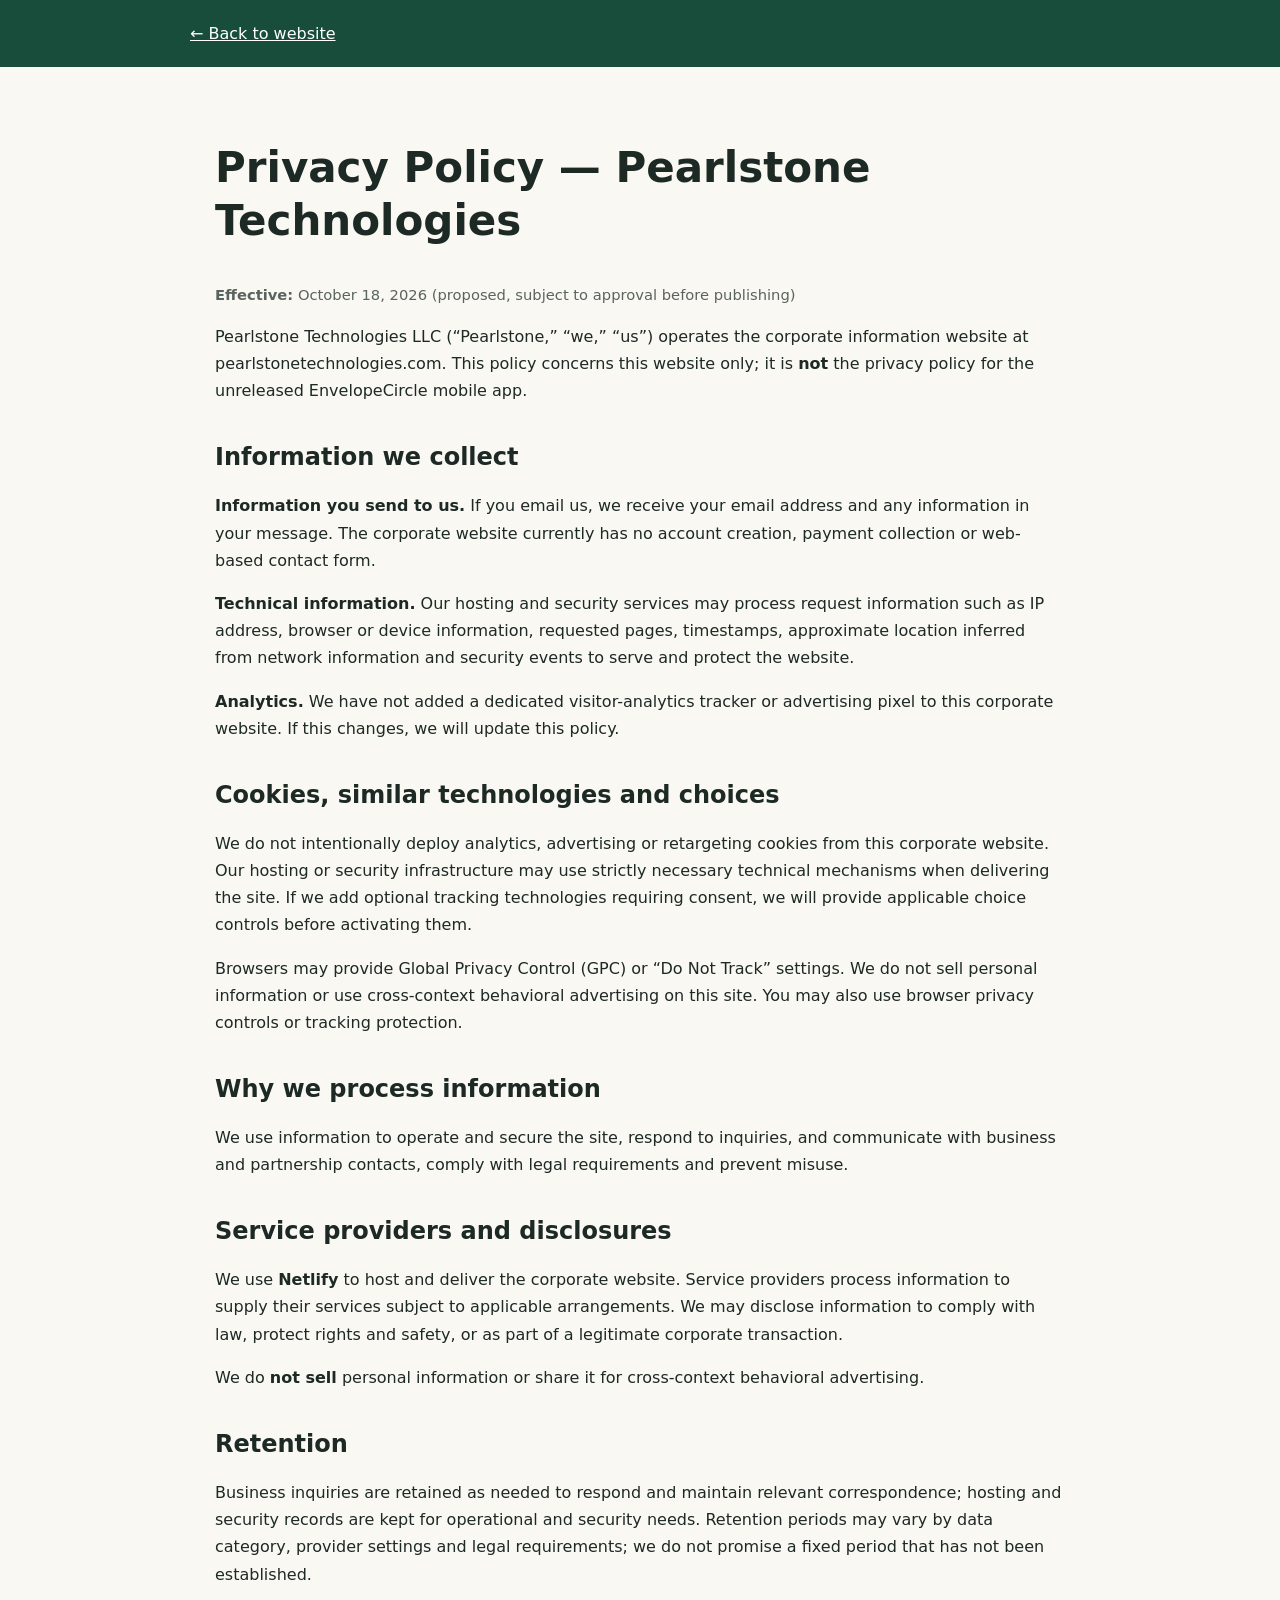
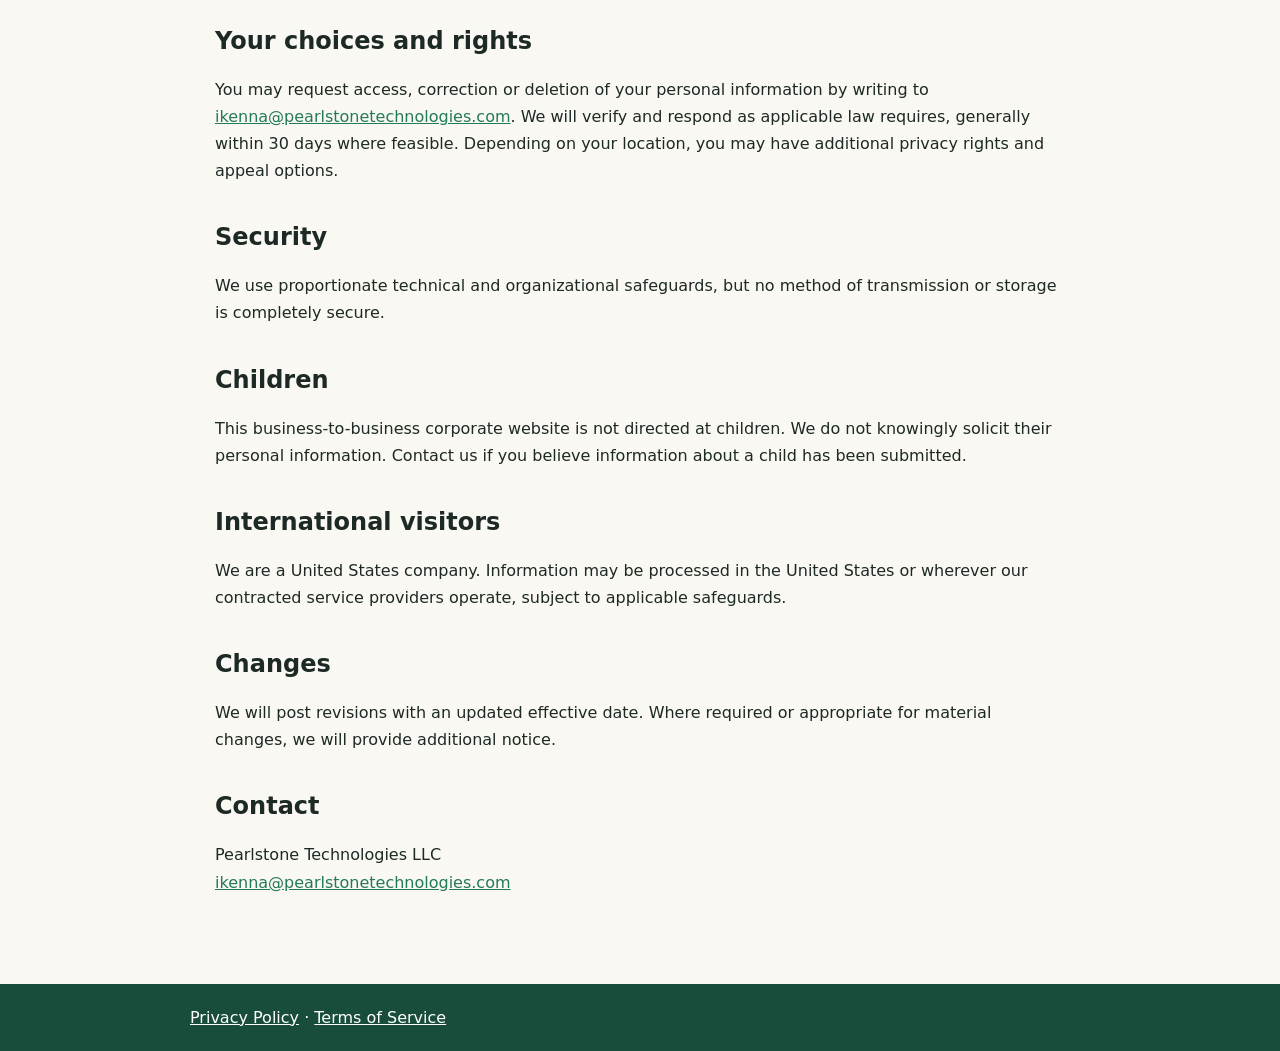
==== privacy/index.html @ afac1889 "docs: add proposed privacy page for Pearlstone Technologies" ====
<!doctype html>
<html lang="en"><head><meta charset="utf-8"><meta name="viewport" content="width=device-width,initial-scale=1"><meta name="robots" content="index,follow"><title>Privacy Policy | Pearlstone Technologies</title>
<style>:root{font-family:Inter,system-ui,-apple-system,Segoe UI,sans-serif;background:#faf8f2;color:#1d2925;line-height:1.7}body{margin:0}header,footer{padding:20px max(24px,calc((100vw - 900px)/2));background:#174d3a;color:#fff}header a,footer a{color:#fff}main{max-width:850px;margin:auto;padding:40px 24px 72px}h1,h2{line-height:1.25}h1{font-size:clamp(30px,5vw,42px)}h2{margin-top:38px}a{color:#237a57}li{margin:7px 0}article{overflow-wrap:anywhere}.small{font-size:.92rem;color:#59635f}</style></head><body><header><a href="/">← Back to website</a></header><main><article><h1>Privacy Policy — Pearlstone Technologies</h1><p class="small"><strong>Effective:</strong> October 18, 2026 (proposed, subject to approval before publishing)</p>
 <p>Pearlstone Technologies LLC (“Pearlstone,” “we,” “us”) operates the corporate information website at pearlstonetechnologies.com. This policy concerns this website only; it is <strong>not</strong> the privacy policy for the unreleased EnvelopeCircle mobile app.</p>
 <h2>Information we collect</h2>
 <p><strong>Information you send to us.</strong> If you email us, we receive your email address and any information in your message. The corporate website currently has no account creation, payment collection or web-based contact form.</p>
 <p><strong>Technical information.</strong> Our hosting and security services may process request information such as IP address, browser or device information, requested pages, timestamps, approximate location inferred from network information and security events to serve and protect the website.</p>
 <p><strong>Analytics.</strong> We have not added a dedicated visitor-analytics tracker or advertising pixel to this corporate website. If this changes, we will update this policy.</p>
 <h2>Cookies, similar technologies and choices</h2>
 <p>We do not intentionally deploy analytics, advertising or retargeting cookies from this corporate website. Our hosting or security infrastructure may use strictly necessary technical mechanisms when delivering the site. If we add optional tracking technologies requiring consent, we will provide applicable choice controls before activating them.</p>
 <p>Browsers may provide Global Privacy Control (GPC) or “Do Not Track” settings. We do not sell personal information or use cross-context behavioral advertising on this site. You may also use browser privacy controls or tracking protection.</p>
 <h2>Why we process information</h2>
 <p>We use information to operate and secure the site, respond to inquiries, and communicate with business and partnership contacts, comply with legal requirements and prevent misuse.</p>
 <h2>Service providers and disclosures</h2>
 <p>We use <strong>Netlify</strong> to host and deliver the corporate website. Service providers process information to supply their services subject to applicable arrangements. We may disclose information to comply with law, protect rights and safety, or as part of a legitimate corporate transaction.</p>
 <p>We do <strong>not sell</strong> personal information or share it for cross-context behavioral advertising.</p>
 <h2>Retention</h2><p>Business inquiries are retained as needed to respond and maintain relevant correspondence; hosting and security records are kept for operational and security needs. Retention periods may vary by data category, provider settings and legal requirements; we do not promise a fixed period that has not been established.</p>
 <h2>Your choices and rights</h2><p>You may request access, correction or deletion of your personal information by writing to <a href="mailto:ikenna@pearlstonetechnologies.com">ikenna@pearlstonetechnologies.com</a>. We will verify and respond as applicable law requires, generally within 30 days where feasible. Depending on your location, you may have additional privacy rights and appeal options.</p>
 <h2>Security</h2><p>We use proportionate technical and organizational safeguards, but no method of transmission or storage is completely secure.</p>
 <h2>Children</h2><p>This business-to-business corporate website is not directed at children. We do not knowingly solicit their personal information. Contact us if you believe information about a child has been submitted.</p>
 <h2>International visitors</h2><p>We are a United States company. Information may be processed in the United States or wherever our contracted service providers operate, subject to applicable safeguards.</p>
 <h2>Changes</h2><p>We will post revisions with an updated effective date. Where required or appropriate for material changes, we will provide additional notice.</p>
 <h2>Contact</h2><p>Pearlstone Technologies LLC<br><a href="mailto:ikenna@pearlstonetechnologies.com">ikenna@pearlstonetechnologies.com</a></p></article></main><footer><a href="/privacy/">Privacy Policy</a> · <a href="/terms/">Terms of Service</a></footer></body></html>
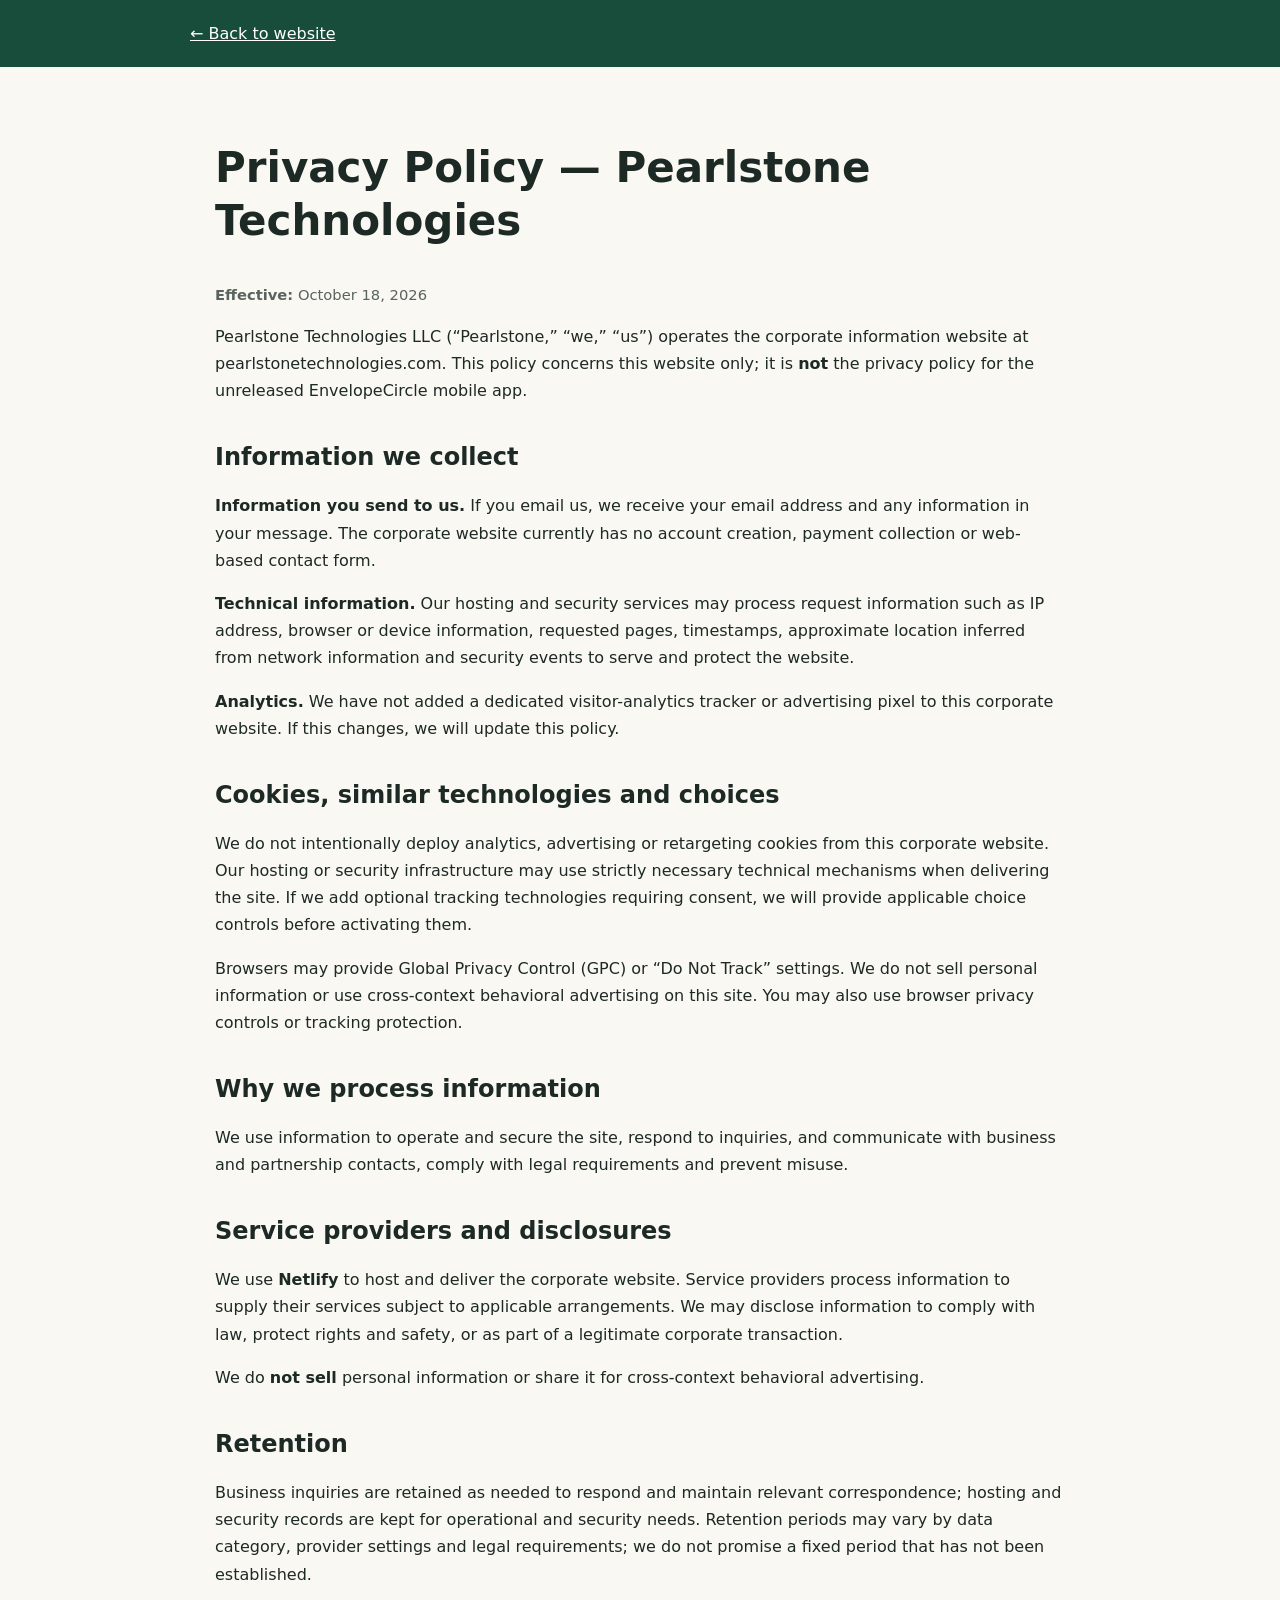
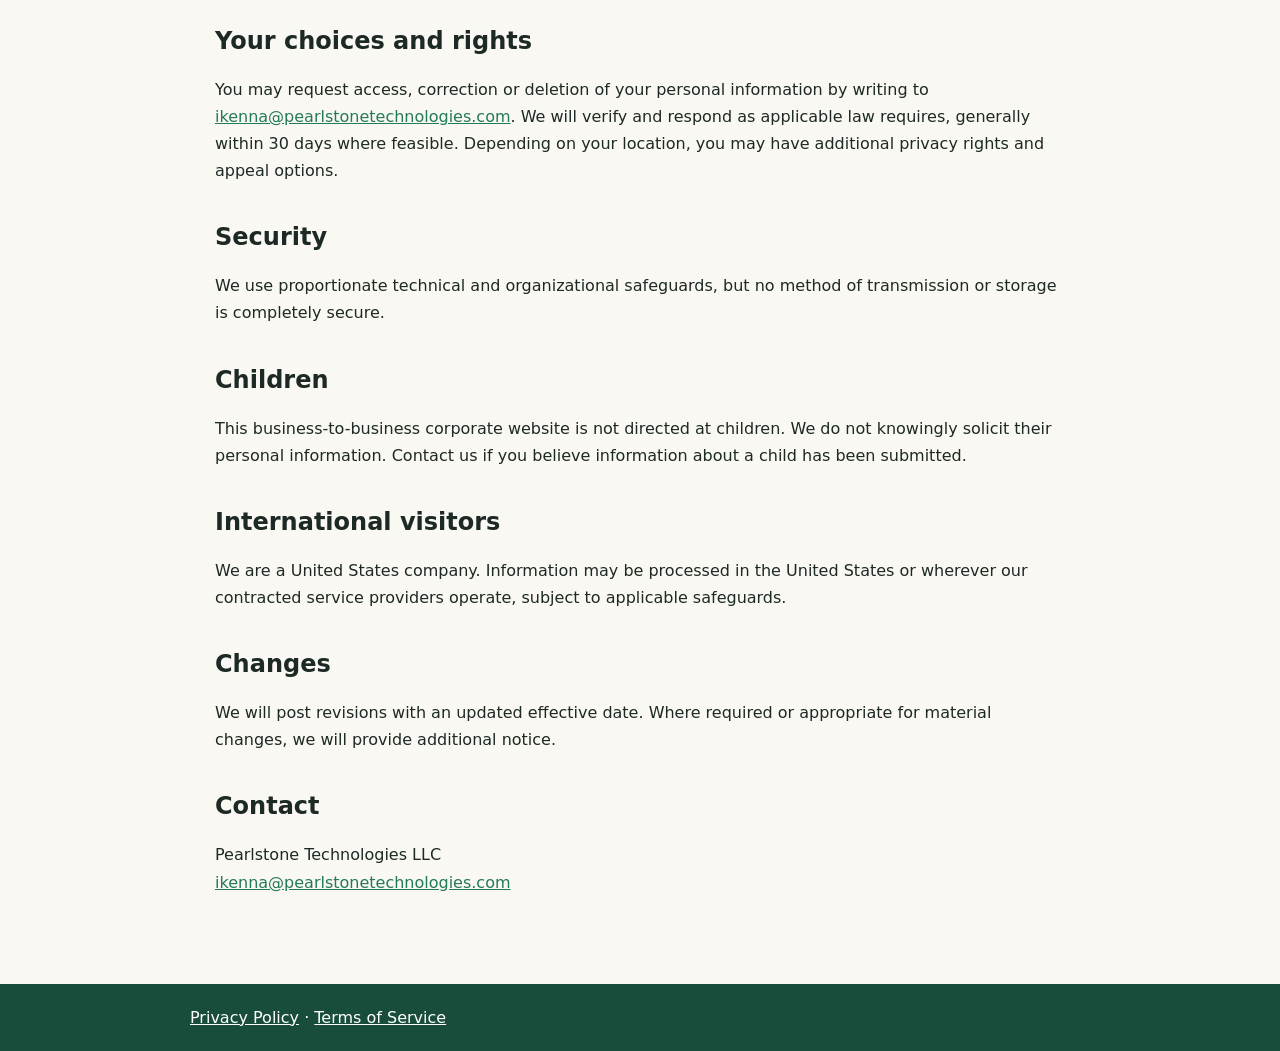
==== commit 5f048a9d: "docs: set proposed website legal policy effective date" ====
--- a/privacy/index.html
+++ b/privacy/index.html
@@ -1,6 +1,6 @@
 <!doctype html>
 <html lang="en"><head><meta charset="utf-8"><meta name="viewport" content="width=device-width,initial-scale=1"><meta name="robots" content="index,follow"><title>Privacy Policy | Pearlstone Technologies</title>
-<style>:root{font-family:Inter,system-ui,-apple-system,Segoe UI,sans-serif;background:#faf8f2;color:#1d2925;line-height:1.7}body{margin:0}header,footer{padding:20px max(24px,calc((100vw - 900px)/2));background:#174d3a;color:#fff}header a,footer a{color:#fff}main{max-width:850px;margin:auto;padding:40px 24px 72px}h1,h2{line-height:1.25}h1{font-size:clamp(30px,5vw,42px)}h2{margin-top:38px}a{color:#237a57}li{margin:7px 0}article{overflow-wrap:anywhere}.small{font-size:.92rem;color:#59635f}</style></head><body><header><a href="/">← Back to website</a></header><main><article><h1>Privacy Policy — Pearlstone Technologies</h1><p class="small"><strong>Effective:</strong> October 18, 2026 (proposed, subject to approval before publishing)</p>
+<style>:root{font-family:Inter,system-ui,-apple-system,Segoe UI,sans-serif;background:#faf8f2;color:#1d2925;line-height:1.7}body{margin:0}header,footer{padding:20px max(24px,calc((100vw - 900px)/2));background:#174d3a;color:#fff}header a,footer a{color:#fff}main{max-width:850px;margin:auto;padding:40px 24px 72px}h1,h2{line-height:1.25}h1{font-size:clamp(30px,5vw,42px)}h2{margin-top:38px}a{color:#237a57}li{margin:7px 0}article{overflow-wrap:anywhere}.small{font-size:.92rem;color:#59635f}</style></head><body><header><a href="/">← Back to website</a></header><main><article><h1>Privacy Policy — Pearlstone Technologies</h1><p class="small"><strong>Effective:</strong> October 18, 2026</p>
  <p>Pearlstone Technologies LLC (“Pearlstone,” “we,” “us”) operates the corporate information website at pearlstonetechnologies.com. This policy concerns this website only; it is <strong>not</strong> the privacy policy for the unreleased EnvelopeCircle mobile app.</p>
  <h2>Information we collect</h2>
  <p><strong>Information you send to us.</strong> If you email us, we receive your email address and any information in your message. The corporate website currently has no account creation, payment collection or web-based contact form.</p>
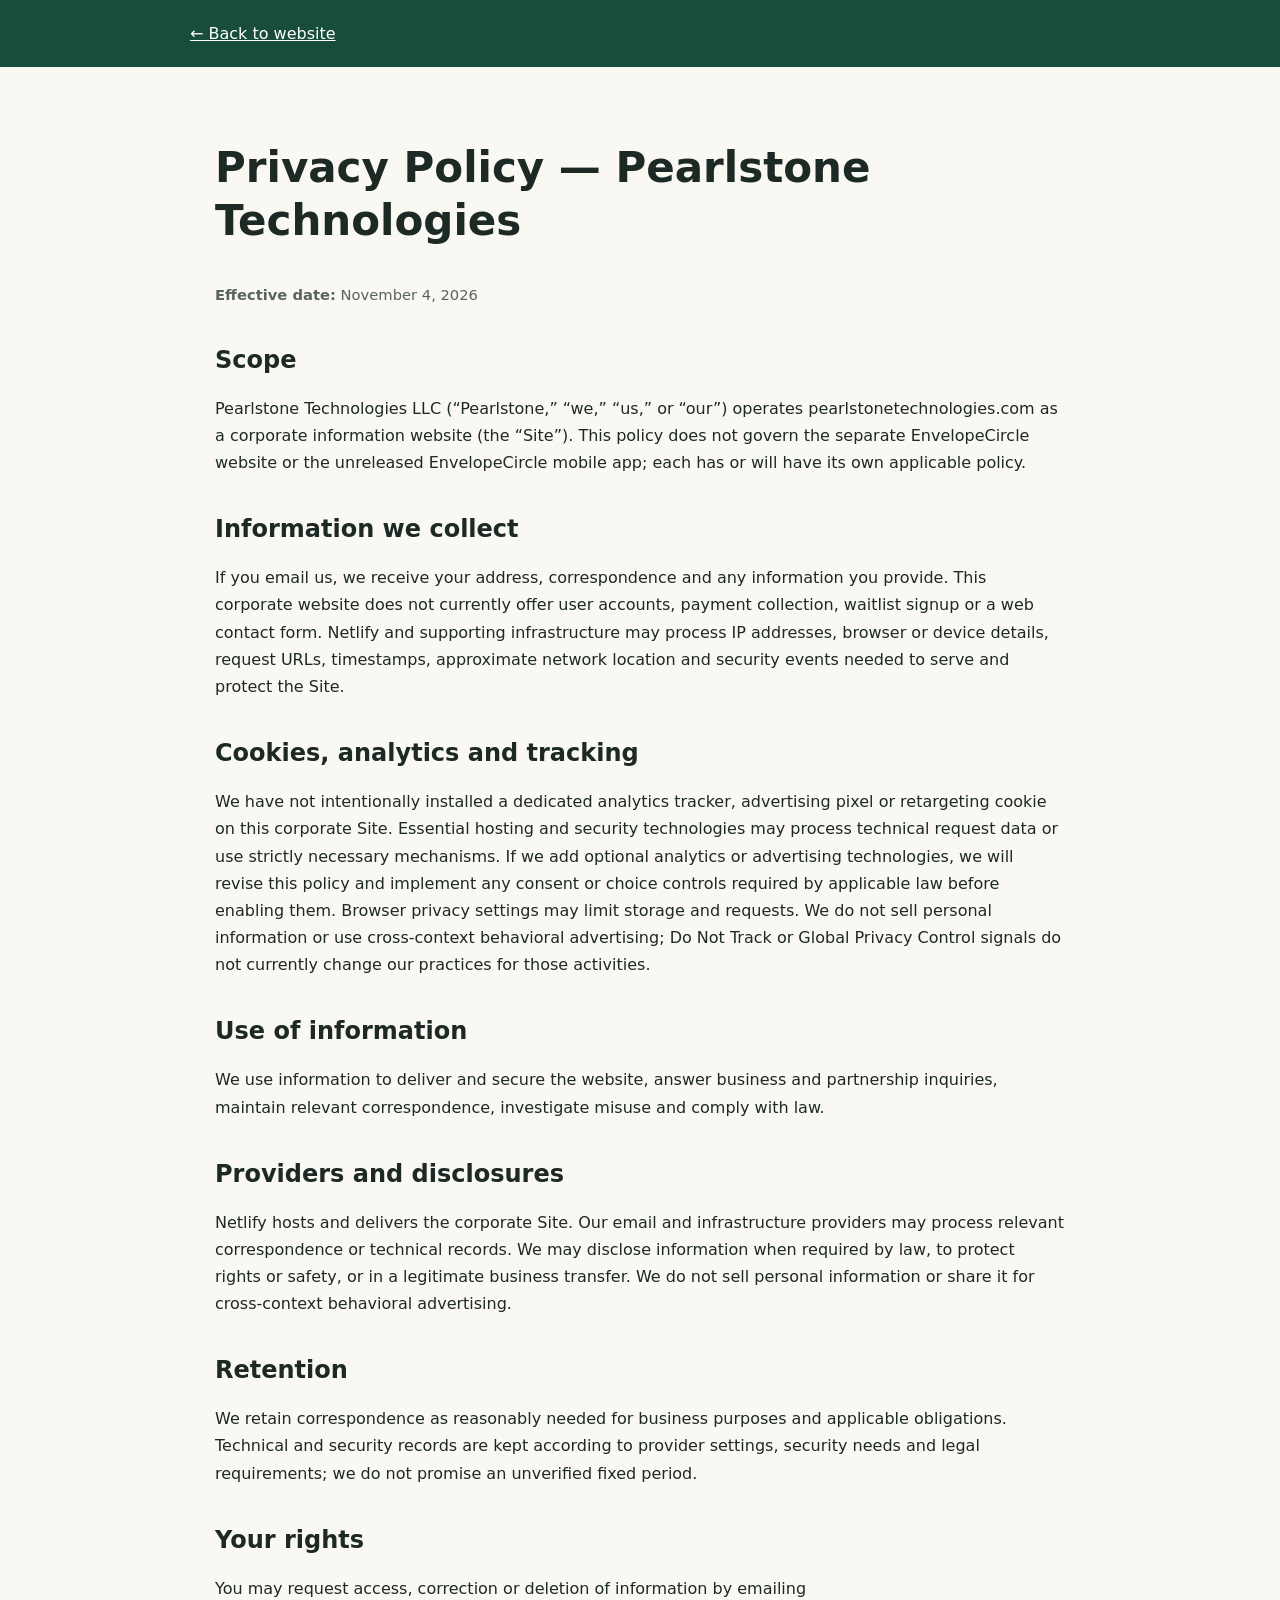
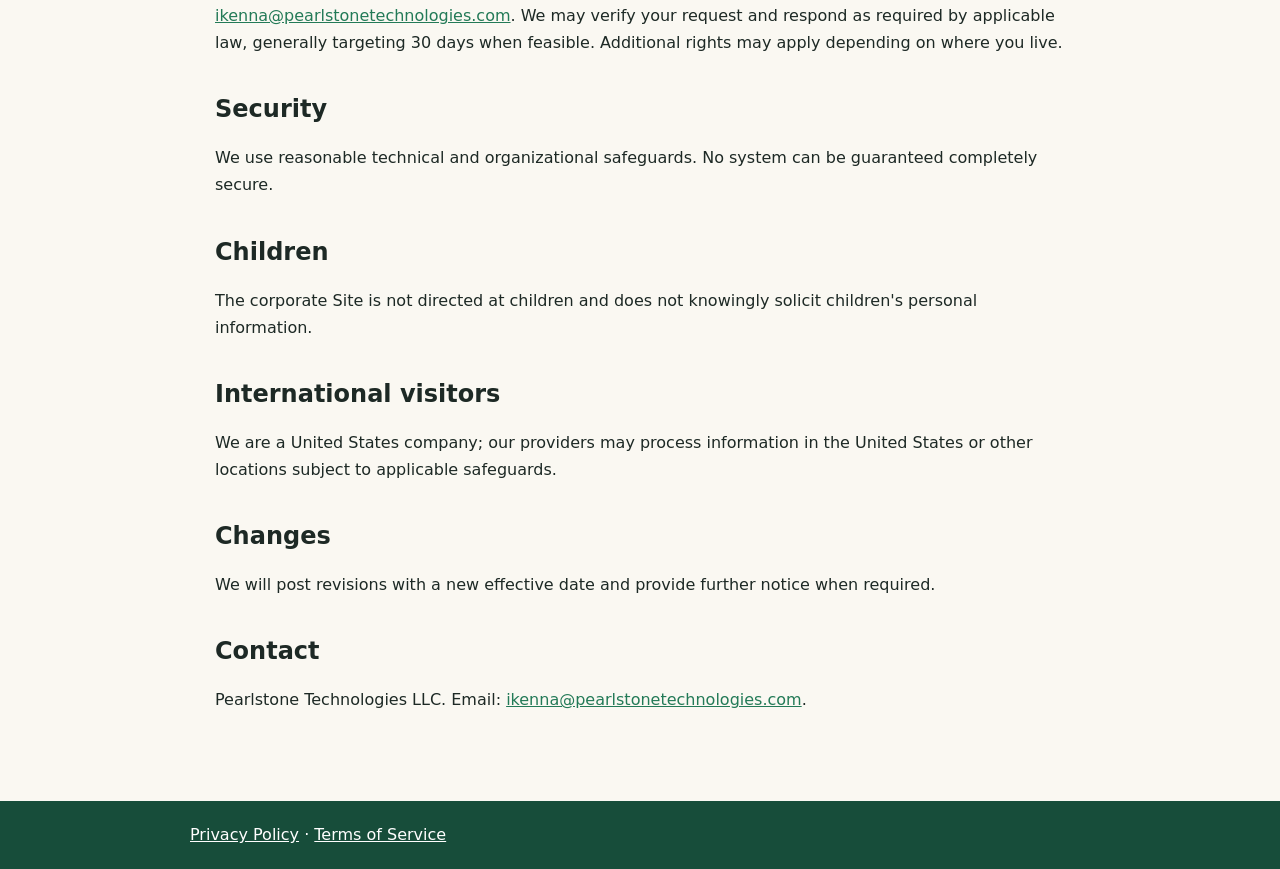
==== commit 7596e4ca: "docs: refresh privacy policy for current website practices" ====
--- a/privacy/index.html
+++ b/privacy/index.html
@@ -1,23 +1,28 @@
 <!doctype html>
-<html lang="en"><head><meta charset="utf-8"><meta name="viewport" content="width=device-width,initial-scale=1"><meta name="robots" content="index,follow"><title>Privacy Policy | Pearlstone Technologies</title>
-<style>:root{font-family:Inter,system-ui,-apple-system,Segoe UI,sans-serif;background:#faf8f2;color:#1d2925;line-height:1.7}body{margin:0}header,footer{padding:20px max(24px,calc((100vw - 900px)/2));background:#174d3a;color:#fff}header a,footer a{color:#fff}main{max-width:850px;margin:auto;padding:40px 24px 72px}h1,h2{line-height:1.25}h1{font-size:clamp(30px,5vw,42px)}h2{margin-top:38px}a{color:#237a57}li{margin:7px 0}article{overflow-wrap:anywhere}.small{font-size:.92rem;color:#59635f}</style></head><body><header><a href="/">← Back to website</a></header><main><article><h1>Privacy Policy — Pearlstone Technologies</h1><p class="small"><strong>Effective:</strong> October 18, 2026</p>
- <p>Pearlstone Technologies LLC (“Pearlstone,” “we,” “us”) operates the corporate information website at pearlstonetechnologies.com. This policy concerns this website only; it is <strong>not</strong> the privacy policy for the unreleased EnvelopeCircle mobile app.</p>
- <h2>Information we collect</h2>
- <p><strong>Information you send to us.</strong> If you email us, we receive your email address and any information in your message. The corporate website currently has no account creation, payment collection or web-based contact form.</p>
- <p><strong>Technical information.</strong> Our hosting and security services may process request information such as IP address, browser or device information, requested pages, timestamps, approximate location inferred from network information and security events to serve and protect the website.</p>
- <p><strong>Analytics.</strong> We have not added a dedicated visitor-analytics tracker or advertising pixel to this corporate website. If this changes, we will update this policy.</p>
- <h2>Cookies, similar technologies and choices</h2>
- <p>We do not intentionally deploy analytics, advertising or retargeting cookies from this corporate website. Our hosting or security infrastructure may use strictly necessary technical mechanisms when delivering the site. If we add optional tracking technologies requiring consent, we will provide applicable choice controls before activating them.</p>
- <p>Browsers may provide Global Privacy Control (GPC) or “Do Not Track” settings. We do not sell personal information or use cross-context behavioral advertising on this site. You may also use browser privacy controls or tracking protection.</p>
- <h2>Why we process information</h2>
- <p>We use information to operate and secure the site, respond to inquiries, and communicate with business and partnership contacts, comply with legal requirements and prevent misuse.</p>
- <h2>Service providers and disclosures</h2>
- <p>We use <strong>Netlify</strong> to host and deliver the corporate website. Service providers process information to supply their services subject to applicable arrangements. We may disclose information to comply with law, protect rights and safety, or as part of a legitimate corporate transaction.</p>
- <p>We do <strong>not sell</strong> personal information or share it for cross-context behavioral advertising.</p>
- <h2>Retention</h2><p>Business inquiries are retained as needed to respond and maintain relevant correspondence; hosting and security records are kept for operational and security needs. Retention periods may vary by data category, provider settings and legal requirements; we do not promise a fixed period that has not been established.</p>
- <h2>Your choices and rights</h2><p>You may request access, correction or deletion of your personal information by writing to <a href="mailto:ikenna@pearlstonetechnologies.com">ikenna@pearlstonetechnologies.com</a>. We will verify and respond as applicable law requires, generally within 30 days where feasible. Depending on your location, you may have additional privacy rights and appeal options.</p>
- <h2>Security</h2><p>We use proportionate technical and organizational safeguards, but no method of transmission or storage is completely secure.</p>
- <h2>Children</h2><p>This business-to-business corporate website is not directed at children. We do not knowingly solicit their personal information. Contact us if you believe information about a child has been submitted.</p>
- <h2>International visitors</h2><p>We are a United States company. Information may be processed in the United States or wherever our contracted service providers operate, subject to applicable safeguards.</p>
- <h2>Changes</h2><p>We will post revisions with an updated effective date. Where required or appropriate for material changes, we will provide additional notice.</p>
- <h2>Contact</h2><p>Pearlstone Technologies LLC<br><a href="mailto:ikenna@pearlstonetechnologies.com">ikenna@pearlstonetechnologies.com</a></p></article></main><footer><a href="/privacy/">Privacy Policy</a> · <a href="/terms/">Terms of Service</a></footer></body></html>+<html lang="en"><head><meta charset="utf-8"><meta name="viewport" content="width=device-width, initial-scale=1"><meta name="robots" content="index,follow"><meta name="description" content="Privacy Policy for the Pearlstone Technologies website."><title>Privacy Policy | Pearlstone Technologies</title><link rel="stylesheet" href="/legal.css"></head>
+<body><header><a href="/">← Back to website</a></header><main><article><h1>Privacy Policy — Pearlstone Technologies</h1><p class="small"><strong>Effective date:</strong> November 4, 2026</p>
+<h2>Scope</h2>
+<p>Pearlstone Technologies LLC (“Pearlstone,” “we,” “us,” or “our”) operates pearlstonetechnologies.com as a corporate information website (the “Site”). This policy does not govern the separate EnvelopeCircle website or the unreleased EnvelopeCircle mobile app; each has or will have its own applicable policy.</p>
+<h2>Information we collect</h2>
+<p>If you email us, we receive your address, correspondence and any information you provide. This corporate website does not currently offer user accounts, payment collection, waitlist signup or a web contact form. Netlify and supporting infrastructure may process IP addresses, browser or device details, request URLs, timestamps, approximate network location and security events needed to serve and protect the Site.</p>
+<h2>Cookies, analytics and tracking</h2>
+<p>We have not intentionally installed a dedicated analytics tracker, advertising pixel or retargeting cookie on this corporate Site. Essential hosting and security technologies may process technical request data or use strictly necessary mechanisms. If we add optional analytics or advertising technologies, we will revise this policy and implement any consent or choice controls required by applicable law before enabling them. Browser privacy settings may limit storage and requests. We do not sell personal information or use cross-context behavioral advertising; Do Not Track or Global Privacy Control signals do not currently change our practices for those activities.</p>
+<h2>Use of information</h2>
+<p>We use information to deliver and secure the website, answer business and partnership inquiries, maintain relevant correspondence, investigate misuse and comply with law.</p>
+<h2>Providers and disclosures</h2>
+<p>Netlify hosts and delivers the corporate Site. Our email and infrastructure providers may process relevant correspondence or technical records. We may disclose information when required by law, to protect rights or safety, or in a legitimate business transfer. We do not sell personal information or share it for cross-context behavioral advertising.</p>
+<h2>Retention</h2>
+<p>We retain correspondence as reasonably needed for business purposes and applicable obligations. Technical and security records are kept according to provider settings, security needs and legal requirements; we do not promise an unverified fixed period.</p>
+<h2>Your rights</h2>
+<p>You may request access, correction or deletion of information by emailing <a href="mailto:ikenna@pearlstonetechnologies.com">ikenna@pearlstonetechnologies.com</a>. We may verify your request and respond as required by applicable law, generally targeting 30 days when feasible. Additional rights may apply depending on where you live.</p>
+<h2>Security</h2>
+<p>We use reasonable technical and organizational safeguards. No system can be guaranteed completely secure.</p>
+<h2>Children</h2>
+<p>The corporate Site is not directed at children and does not knowingly solicit children's personal information.</p>
+<h2>International visitors</h2>
+<p>We are a United States company; our providers may process information in the United States or other locations subject to applicable safeguards.</p>
+<h2>Changes</h2>
+<p>We will post revisions with a new effective date and provide further notice when required.</p>
+<h2>Contact</h2>
+<p>Pearlstone Technologies LLC. Email: <a href="mailto:ikenna@pearlstonetechnologies.com">ikenna@pearlstonetechnologies.com</a>.</p>
+</article></main><footer><a href="/privacy/">Privacy Policy</a> · <a href="/terms/">Terms of Service</a></footer></body></html>
--- a/legal.css
+++ b/legal.css
@@ -0,0 +1 @@
+:root{font-family:Inter,system-ui,-apple-system,Segoe UI,sans-serif;background:#faf8f2;color:#1d2925;line-height:1.7}body{margin:0}header,footer{padding:20px max(24px,calc((100vw - 900px)/2));background:#174d3a;color:#fff}header a,footer a{color:#fff}main{max-width:850px;margin:auto;padding:40px 24px 72px}h1,h2{line-height:1.25}h1{font-size:clamp(30px,5vw,42px)}h2{margin-top:38px}a{color:#237a57}li{margin:7px 0}article{overflow-wrap:anywhere}.small{font-size:.92rem;color:#59635f}
